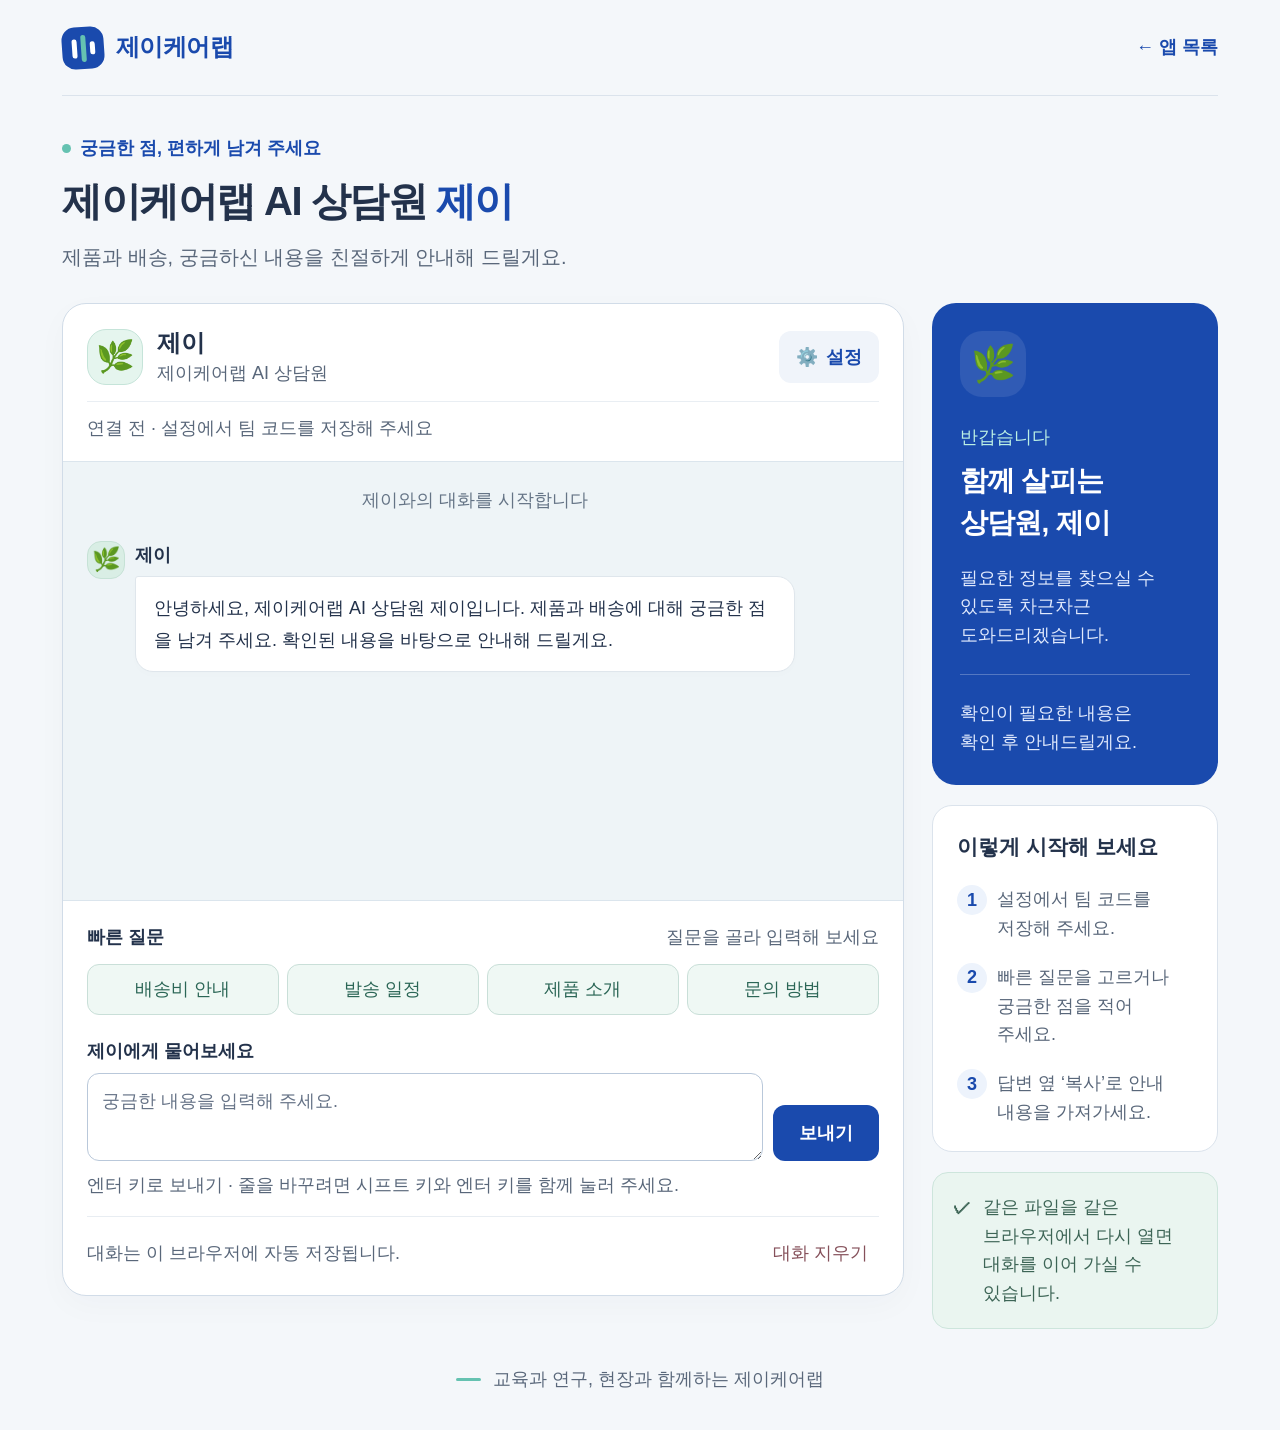
==== bot/index.html @ 611e566f "AI 상담원 첫 버전" ====
<!doctype html>
<html lang="ko">
<head>
  <meta charset="utf-8">
  <meta name="viewport" content="width=device-width, initial-scale=1">
  <meta name="theme-color" content="#1A4AAD">
  <meta name="description" content="제이케어랩 AI 상담원 제이에게 제품과 배송에 관한 궁금한 점을 편하게 물어보세요.">
  <title>제이케어랩 AI 상담원 제이</title>
  <link rel="icon" href="data:,">
  <link rel="stylesheet" href="style.css">
  <!-- 파일을 더블클릭해도 읽을 수 있는 일반 스크립트입니다. -->
  <script src="app.js" defer></script>
</head>
<body>
  <div class="page-shell">
    <header class="page-header">
      <a class="brand" href="../index.html" aria-label="제이케어랩 앱 목록">
        <span class="brand-mark" aria-hidden="true"><i></i><i></i><i></i></span>제이케어랩
      </a>
      <a class="back-link" href="../index.html">← 앱 목록</a>
    </header>

    <main>
      <section class="page-intro" aria-labelledby="page-title">
        <p class="eyebrow"><span aria-hidden="true"></span>궁금한 점, 편하게 남겨 주세요</p>
        <h1 id="page-title">제이케어랩 AI 상담원 <span>제이</span></h1>
        <p>제품과 배송, 궁금하신 내용을 친절하게 안내해 드릴게요.</p>
      </section>

      <noscript><p class="storage-notice">상담을 사용하려면 브라우저 설정에서 자바스크립트(화면의 자동 기능)를 켜 주세요.</p></noscript>
      <p id="storage-notice" class="storage-notice" role="status" hidden></p>

      <div class="workspace">
        <section class="chat-card" aria-label="제이와 상담하기">
          <header class="chat-header">
            <span class="agent-avatar" aria-hidden="true">🌿</span>
            <div class="agent-heading"><h2>제이</h2><p>제이케어랩 AI 상담원</p></div>
            <button id="settings-button" class="button settings-button" type="button" aria-haspopup="dialog"><span aria-hidden="true">⚙️</span> 설정</button>
            <p id="connection-status" class="connection-status">연결 전 · 설정에서 팀 코드를 저장해 주세요</p>
          </header>

          <!-- 말풍선 안의 내용은 글자로만 넣어 안전하게 보여 줍니다. -->
          <div id="chat-log" class="chat-log" role="log" aria-label="상담 대화" aria-live="polite" aria-relevant="additions text" tabindex="0">
            <p class="conversation-start">제이와의 대화를 시작합니다</p>
            <div class="message-row assistant greeting">
              <span class="message-avatar" aria-hidden="true">🌿</span>
              <div class="message-content"><p class="message-name">제이</p><div class="message-bubble">안녕하세요, 제이케어랩 AI 상담원 제이입니다. 제품과 배송에 대해 궁금한 점을 남겨 주세요. 확인된 내용을 바탕으로 안내해 드릴게요.</div></div>
            </div>
            <div id="messages"></div>
            <div id="typing-indicator" class="message-row assistant" hidden>
              <span class="message-avatar" aria-hidden="true">🌿</span>
              <div class="message-content"><p class="message-name">제이</p><div class="message-bubble typing-bubble"><span class="typing-dots" aria-hidden="true"><i></i><i></i><i></i></span>입력 중…</div></div>
            </div>
          </div>

          <div class="composer">
            <div class="quick-heading"><h3>빠른 질문</h3><span>질문을 골라 입력해 보세요</span></div>
            <div class="quick-questions" aria-label="빠른 질문">
              <button type="button" data-question="배송비는 얼마인가요?">배송비 안내</button>
              <button type="button" data-question="언제 발송되나요?">발송 일정</button>
              <button type="button" data-question="제품을 소개해 주세요.">제품 소개</button>
              <button type="button" data-question="문의는 어떻게 하나요?">문의 방법</button>
            </div>
            <form id="chat-form" class="chat-form" autocomplete="off">
              <label for="message-input">제이에게 물어보세요</label>
              <div class="compose-row"><textarea id="message-input" rows="2" maxlength="3000" placeholder="궁금한 내용을 입력해 주세요." aria-describedby="input-help"></textarea><button id="send-button" class="button button-primary" type="submit">보내기 <span aria-hidden="true">↑</span></button></div>
              <p id="input-help" class="input-help">엔터 키로 보내기 · 줄을 바꾸려면 시프트 키와 엔터 키를 함께 눌러 주세요.</p>
            </form>
            <p id="chat-status" class="chat-status" role="status" aria-live="polite"></p>
            <div class="chat-tools"><p id="draft-status">대화는 이 브라우저에 자동 저장됩니다.</p><button id="clear-button" class="clear-button" type="button" aria-haspopup="dialog">대화 지우기</button></div>
          </div>
        </section>

        <aside class="sidebar" aria-label="상담 안내">
          <section class="welcome-card">
            <span class="welcome-emoji" aria-hidden="true">🌿</span>
            <p class="welcome-label">반갑습니다</p><h2>함께 살피는<br>상담원, 제이</h2>
            <p>필요한 정보를 찾으실 수 있도록 차근차근 도와드리겠습니다.</p>
            <div class="welcome-divider"></div>
            <p>확인이 필요한 내용은<br>확인 후 안내드릴게요.</p>
          </section>
          <section class="guide-card"><h2>이렇게 시작해 보세요</h2><ol><li><span>1</span><p>설정에서 팀 코드를 저장해 주세요.</p></li><li><span>2</span><p>빠른 질문을 고르거나 궁금한 점을 적어 주세요.</p></li><li><span>3</span><p>답변 옆 ‘복사’로 안내 내용을 가져가세요.</p></li></ol></section>
          <div class="save-note"><span aria-hidden="true">✓</span><p>같은 파일을 같은 브라우저에서 다시 열면 대화를 이어 가실 수 있습니다.</p></div>
        </aside>
      </div>
      <footer class="page-footer"><span aria-hidden="true"></span>교육과 연구, 현장과 함께하는 제이케어랩</footer>
    </main>
  </div>

  <!-- 설정창에서도 팀 코드와 질문·답변을 따로 관리합니다. -->
  <dialog id="settings-dialog" aria-labelledby="settings-title">
    <div class="dialog-heading"><h2 id="settings-title">⚙️ 상담 설정</h2><button id="close-settings" class="button button-outline" type="button">닫기</button></div>
    <section class="settings-section" aria-labelledby="team-title">
      <h3 id="team-title">팀 연결</h3><p id="team-help">팀 코드는 이 브라우저에 저장되며, 연결 확인과 상담 요청에만 사용됩니다.</p>
      <form id="team-form" autocomplete="off"><label for="team-code">팀 코드</label><div class="team-row"><input id="team-code" type="password" autocomplete="off" autocapitalize="off" spellcheck="false" placeholder="팀 코드를 입력해 주세요" aria-describedby="team-help"><button id="verify-button" class="button button-primary" type="submit">저장 · 확인</button></div></form>
      <p id="settings-connection-status" class="connection-status" role="status">연결 전 · 팀 코드를 저장해 주세요</p><p id="settings-error" class="error-message" role="alert" hidden></p>
    </section>
    <section class="settings-section faq-section" aria-labelledby="faq-title">
      <h3 id="faq-title">자주 묻는 질문과 답변</h3><p id="faq-help">제이가 참고할 안내 내용을 적어 주세요. 확인된 가격·일정·연락처만 넣어 주세요.</p>
      <label for="faq-input">상담에 사용할 안내 내용</label><textarea id="faq-input" rows="6" aria-describedby="faq-help" placeholder="확인된 질문과 답변을 적어 주세요."></textarea>
      <p id="faq-status" class="faq-status" role="status">수정한 내용은 자동으로 저장됩니다.</p><button id="faq-reset-button" class="button button-outline" type="button">기본 안내로 되돌리기</button>
    </section>
  </dialog>

  <dialog id="clear-dialog" class="clear-dialog" aria-labelledby="clear-title" aria-describedby="clear-description">
    <h2 id="clear-title">대화를 지울까요?</h2><p id="clear-description">대화와 작성 중인 메시지를 지웁니다. 팀 코드와 상담 안내 내용은 그대로 남습니다.</p><div class="dialog-actions"><button id="cancel-clear" class="button button-outline" type="button" autofocus>취소</button><button id="confirm-clear" class="button button-danger" type="button">대화 지우기</button></div>
  </dialog>
</body>
</html>
---- bot/style.css ----
:root { color-scheme: light; --blue: #1a4aad; --blue-dark: #143c8d; --mint: #65c2b1; --ink: #23324b; --muted: #59677a; --line: #dbe3ec; }
/* 다른 앱과 같은 색과 글꼴을 사용하고, 글자와 버튼을 크게 만듭니다. */
* { box-sizing: border-box; }
body { margin: 0; background: #f4f7fa; color: var(--ink); font-family: "맑은 고딕", "Malgun Gothic", "Apple SD Gothic Neo", sans-serif; font-size: 18px; line-height: 1.6; word-break: keep-all; overflow-wrap: anywhere; }
h1, h2, h3, p { margin: 0; }
button, input, textarea { font: inherit; color: inherit; }
button, a { -webkit-tap-highlight-color: transparent; touch-action: manipulation; }
button { min-height: 48px; cursor: pointer; }
button:disabled { cursor: wait; opacity: .58; }
button:focus-visible, a:focus-visible, input:focus-visible, textarea:focus-visible, [tabindex]:focus-visible { outline: 3px solid var(--blue); outline-offset: 3px; }
input, textarea { min-width: 0; width: 100%; padding: 13px 14px; border: 1px solid #b9c8da; border-radius: 12px; background: white; font-size: 18px; line-height: 1.6; }
input { min-height: 54px; }
textarea { display: block; resize: vertical; }
input::placeholder, textarea::placeholder { color: #667387; opacity: 1; }
a { color: var(--blue); text-underline-offset: 5px; }
[hidden] { display: none !important; }
.page-shell { max-width: 1220px; margin: auto; padding: 0 32px; }
.page-header { display: flex; justify-content: space-between; align-items: center; min-height: 96px; gap: 18px; border-bottom: 1px solid var(--line); }
.brand { display: flex; align-items: center; gap: 12px; min-height: 48px; font-size: 24px; font-weight: 800; letter-spacing: -.6px; text-decoration: none; }
.brand-mark { width: 42px; height: 42px; display: flex; justify-content: center; align-items: center; gap: 4px; flex-shrink: 0; background: var(--blue); border-radius: 13px; transform: rotate(-4deg); }
.brand-mark i { width: 5px; height: 19px; border-radius: 3px; background: white; }
.brand-mark i:nth-child(2) { height: 27px; background: var(--mint); }
.brand-mark i:nth-child(3) { height: 13px; }
.back-link { display: inline-flex; align-items: center; min-height: 48px; text-decoration: none; font-weight: 700; }
.page-intro { padding: 38px 0 30px; }
.eyebrow { display: flex; align-items: center; gap: 9px; color: var(--blue); font-weight: 700; margin-bottom: 10px; }
.eyebrow > span { width: 9px; height: 9px; flex-shrink: 0; border-radius: 50%; background: var(--mint); }
h1 { font-size: clamp(30px, 3.2vw, 40px); line-height: 1.4; letter-spacing: -1.5px; }
h1 > span { color: var(--blue); }
.page-intro > p:last-child { margin-top: 12px; color: var(--muted); font-size: 20px; }
.workspace { display: grid; grid-template-columns: minmax(0, 1fr) 286px; gap: 28px; align-items: start; }
.chat-card { min-width: 0; overflow: hidden; border: 1px solid #d1dce8; border-radius: 24px; background: white; box-shadow: 0 10px 32px #23324b07; }
.chat-header { display: grid; grid-template-columns: 56px minmax(0, 1fr) auto; align-items: center; gap: 8px 14px; padding: 22px 24px 18px; }
.agent-avatar { display: flex; align-items: center; justify-content: center; width: 56px; height: 56px; border: 1px solid #c5e4d9; border-radius: 19px; background: #e5f5ee; font-size: 31px; }
.agent-heading h2 { font-size: 24px; line-height: 1.4; }
.agent-heading p { color: var(--muted); }
.button { display: inline-flex; justify-content: center; align-items: center; gap: 8px; min-height: 52px; padding: 10px 16px; border: 1px solid transparent; border-radius: 12px; background: #f0f4fa; color: var(--blue); font-weight: 700; }
.button:hover:not(:disabled) { background: #e7edf8; }
.button-primary { background: var(--blue); color: white; }
.button-primary:hover:not(:disabled) { background: var(--blue-dark); }
.button-outline { background: white; border-color: #b9c9e2; color: var(--blue); }
.connection-status { color: var(--muted); overflow-wrap: anywhere; }
.chat-header > .connection-status { grid-column: 1 / -1; margin-top: 5px; padding-top: 12px; border-top: 1px solid #e9eef3; }
.connection-status.is-connected, .connection-status.connected { color: #236250; }
.connection-status.is-error, .connection-status.error { color: #a52938; }
.chat-log { height: 440px; overflow-y: auto; overscroll-behavior: contain; padding: 24px; border-block: 1px solid #dbe5ed; background: #eef4f7; scrollbar-gutter: stable; }
.conversation-start { margin-bottom: 26px; text-align: center; color: #657486; }
.message-row { display: flex; align-items: flex-start; gap: 10px; margin-bottom: 24px; min-width: 0; }
.message-avatar { display: flex; align-items: center; justify-content: center; width: 38px; height: 38px; flex-shrink: 0; background: #d9eee5; border: 1px solid #c6e2d6; border-radius: 14px; font-size: 23px; }
.message-content { max-width: 85%; min-width: 0; }
.message-name { margin-bottom: 6px; font-weight: 700; }
.message-bubble { padding: 15px 18px; border: 1px solid #dfe6ec; border-radius: 3px 18px 18px 18px; background: white; line-height: 1.8; white-space: pre-wrap; word-break: break-word; overflow-wrap: anywhere; box-shadow: 0 3px 8px #23324b03; }
.message-row.user { justify-content: flex-end; }
.user .message-name { text-align: right; }
.user .message-bubble { background: var(--blue); color: white; border-color: var(--blue); border-radius: 18px 3px 18px 18px; }
.message-row.error .message-bubble { background: #fff1f2; border-color: #e7bfc6; color: #a52938; }
.message-row.error .message-name { color: #a52938; }
.message-meta { display: flex; flex-wrap: wrap; align-items: center; gap: 10px; margin-top: 5px; color: var(--muted); }
.user .message-meta { justify-content: flex-end; }
.message-time { font-size: 18px; }
.copy-button { min-height: 48px; padding: 6px 12px; border: 1px solid #cbd9e7; border-radius: 10px; background: #ffffffa8; color: #405b7e; font-size: 18px; }
.copy-button:hover { background: white; }
.typing-bubble { display: flex; align-items: center; gap: 12px; color: var(--muted); }
.typing-dots { display: inline-flex; align-items: center; gap: 4px; }
.typing-dots i { width: 6px; height: 6px; background: #4f897d; border-radius: 50%; animation: pulse 1.3s ease-in-out infinite; }
.typing-dots i:nth-child(2) { animation-delay: .15s; }
.typing-dots i:nth-child(3) { animation-delay: .3s; }
@keyframes pulse { 0%, 70%, 100% { opacity: .35; } 35% { opacity: 1; transform: translateY(-3px); } }
.composer { padding: 22px 24px 18px; }
.quick-heading { display: flex; justify-content: space-between; flex-wrap: wrap; gap: 4px 14px; margin-bottom: 12px; }
.quick-heading h3 { font-size: 18px; }
.quick-heading > span { color: var(--muted); }
.quick-questions { display: grid; grid-template-columns: repeat(4, minmax(0, 1fr)); gap: 8px; }
.quick-questions button { min-width: 0; padding: 10px 8px; border: 1px solid #c9dfd8; border-radius: 12px; background: #eff8f4; color: #2b6656; font-size: 18px; }
.quick-questions button:hover:not(:disabled) { background: #dff1e9; }
.chat-form { margin-top: 22px; }
.chat-form > label { display: block; margin-bottom: 8px; font-weight: 700; }
.compose-row { display: grid; grid-template-columns: minmax(0, 1fr) 106px; align-items: end; gap: 10px; }
#message-input { min-height: 88px; max-height: 240px; }
#send-button { min-height: 56px; }
#send-button span { font-size: 24px; }
.input-help { margin-top: 10px; color: var(--muted); }
.chat-status:not(:empty) { margin-top: 12px; color: var(--blue); }
.chat-tools { display: flex; justify-content: space-between; align-items: center; flex-wrap: wrap; gap: 6px 18px; margin-top: 16px; padding-top: 12px; border-top: 1px solid #e8edf2; }
#draft-status { flex: 1 1 220px; color: var(--muted); }
.clear-button { padding: 8px 10px; border: 1px solid transparent; border-radius: 10px; background: transparent; color: #85505a; }
.clear-button:hover:not(:disabled) { background: #fff1f3; }
.sidebar { display: grid; gap: 20px; }
.welcome-card { padding: 28px; background: var(--blue); color: white; border-radius: 24px; }
.welcome-emoji { display: flex; justify-content: center; align-items: center; width: 66px; height: 66px; margin-bottom: 26px; border-radius: 22px; background: #ffffff18; font-size: 36px; }
.welcome-label { color: #bcf0e4; margin-bottom: 8px; }
.welcome-card h2 { font-size: 28px; line-height: 1.5; letter-spacing: -.8px; }
.welcome-card h2 + p { margin-top: 20px; color: #e1eafd; }
.welcome-divider { height: 1px; background: #ffffff40; margin-block: 24px; }
.welcome-card > p:last-child { color: #e1eafd; }
.guide-card { padding: 24px; border: 1px solid var(--line); border-radius: 20px; background: white; }
.guide-card h2 { font-size: 21px; }
.guide-card ol { display: grid; gap: 20px; list-style: none; padding: 0; margin: 22px 0 0; }
.guide-card li { display: flex; align-items: flex-start; gap: 10px; color: var(--muted); }
.guide-card li > span { display: flex; justify-content: center; align-items: center; flex-shrink: 0; width: 30px; height: 30px; border-radius: 50%; background: #edf3fc; color: var(--blue); font-weight: 700; }
.save-note { display: flex; gap: 12px; padding: 20px; border: 1px solid #cde5dc; border-radius: 16px; background: #eaf5f0; color: #3d6556; }
.save-note > span { font-weight: 800; }
.page-footer { display: flex; justify-content: center; align-items: center; gap: 12px; padding: 36px 0; text-align: center; color: var(--muted); }
.page-footer > span { width: 25px; height: 3px; flex-shrink: 0; border-radius: 3px; background: var(--mint); }
.storage-notice { padding: 16px 20px; margin-bottom: 20px; border-radius: 12px; border: 1px solid #e7c29d; background: #fff4e8; color: #854815; }

/* 상담 설정을 대화 화면 위에 겹쳐서 보여 줍니다. */
dialog { width: min(700px, calc(100% - 32px)); max-height: calc(100dvh - 40px); padding: 28px; overflow-y: auto; border: 1px solid #d1dce8; border-radius: 22px; color: var(--ink); background: white; font: inherit; box-shadow: 0 18px 70px #17305330; }
dialog::backdrop { background: #182d4c88; }
.dialog-heading { display: flex; align-items: center; justify-content: space-between; gap: 16px; padding-bottom: 22px; border-bottom: 1px solid var(--line); }
.dialog-heading h2, .clear-dialog h2 { font-size: 26px; }
.settings-section { margin-top: 24px; }
.settings-section h3 { font-size: 22px; }
.settings-section > p { margin-top: 10px; color: var(--muted); }
.settings-section label { display: block; margin: 18px 0 8px; font-weight: 700; }
.team-row { display: grid; grid-template-columns: minmax(0, 1fr) auto; gap: 10px; }
.settings-section > .error-message, .error-message { color: #a52938; white-space: pre-wrap; overflow-wrap: anywhere; }
.faq-section { padding-top: 24px; border-top: 1px solid var(--line); }
#faq-reset-button { margin-top: 16px; }
.clear-dialog { max-width: 480px; }
.clear-dialog > p { margin-top: 16px; color: var(--muted); }
.dialog-actions { display: flex; flex-wrap: wrap; justify-content: flex-end; gap: 12px; margin-top: 26px; }
.button-danger { background: #a93242; color: white; }
.button-danger:hover:not(:disabled) { background: #8f2433; }

/* 좁은 화면에서는 채팅과 입력칸을 한 줄로 차례대로 보여 줍니다. */
@media (max-width: 980px) { .workspace { grid-template-columns: minmax(0, 1fr); } .sidebar { display: none; } }
@media (max-width: 600px) {
  .page-shell { padding: 0 16px; }
  .page-header { min-height: 84px; gap: 10px; }
  .brand { gap: 8px; font-size: 22px; }
  .brand-mark { width: 36px; height: 36px; border-radius: 11px; }
  .back-link { font-size: 18px; }
  .page-intro { padding: 28px 0 24px; }
  h1 { font-size: 30px; letter-spacing: -1px; }
  .page-intro > p:last-child { font-size: 18px; }
  .chat-card { border-radius: 20px; }
  .chat-header { grid-template-columns: 46px minmax(0, 1fr) auto; gap: 8px 10px; padding: 18px 16px 14px; }
  .agent-avatar { width: 46px; height: 46px; border-radius: 15px; font-size: 27px; }
  .agent-heading h2 { font-size: 22px; }
  .settings-button { padding: 9px 12px; gap: 4px; }
  .chat-log { height: 420px; padding: 20px 14px; }
  .message-avatar { width: 32px; height: 32px; font-size: 21px; border-radius: 11px; }
  .message-row { gap: 8px; }
  .message-content { max-width: calc(100% - 40px); }
  .user .message-content { max-width: 90%; }
  .message-bubble { padding: 13px 14px; }
  .composer { padding: 20px 16px 14px; }
  .quick-questions { grid-template-columns: repeat(2, minmax(0, 1fr)); }
  .compose-row { grid-template-columns: minmax(0, 1fr); }
  #send-button { width: 100%; }
  dialog { padding: 22px 18px; }
  .team-row { grid-template-columns: minmax(0, 1fr); }
  .dialog-heading { gap: 8px; }
  .dialog-heading h2 { font-size: 24px; }
  .page-footer { font-size: 18px; }
}
@media (prefers-reduced-motion: reduce) { .typing-dots i { animation: none; } }
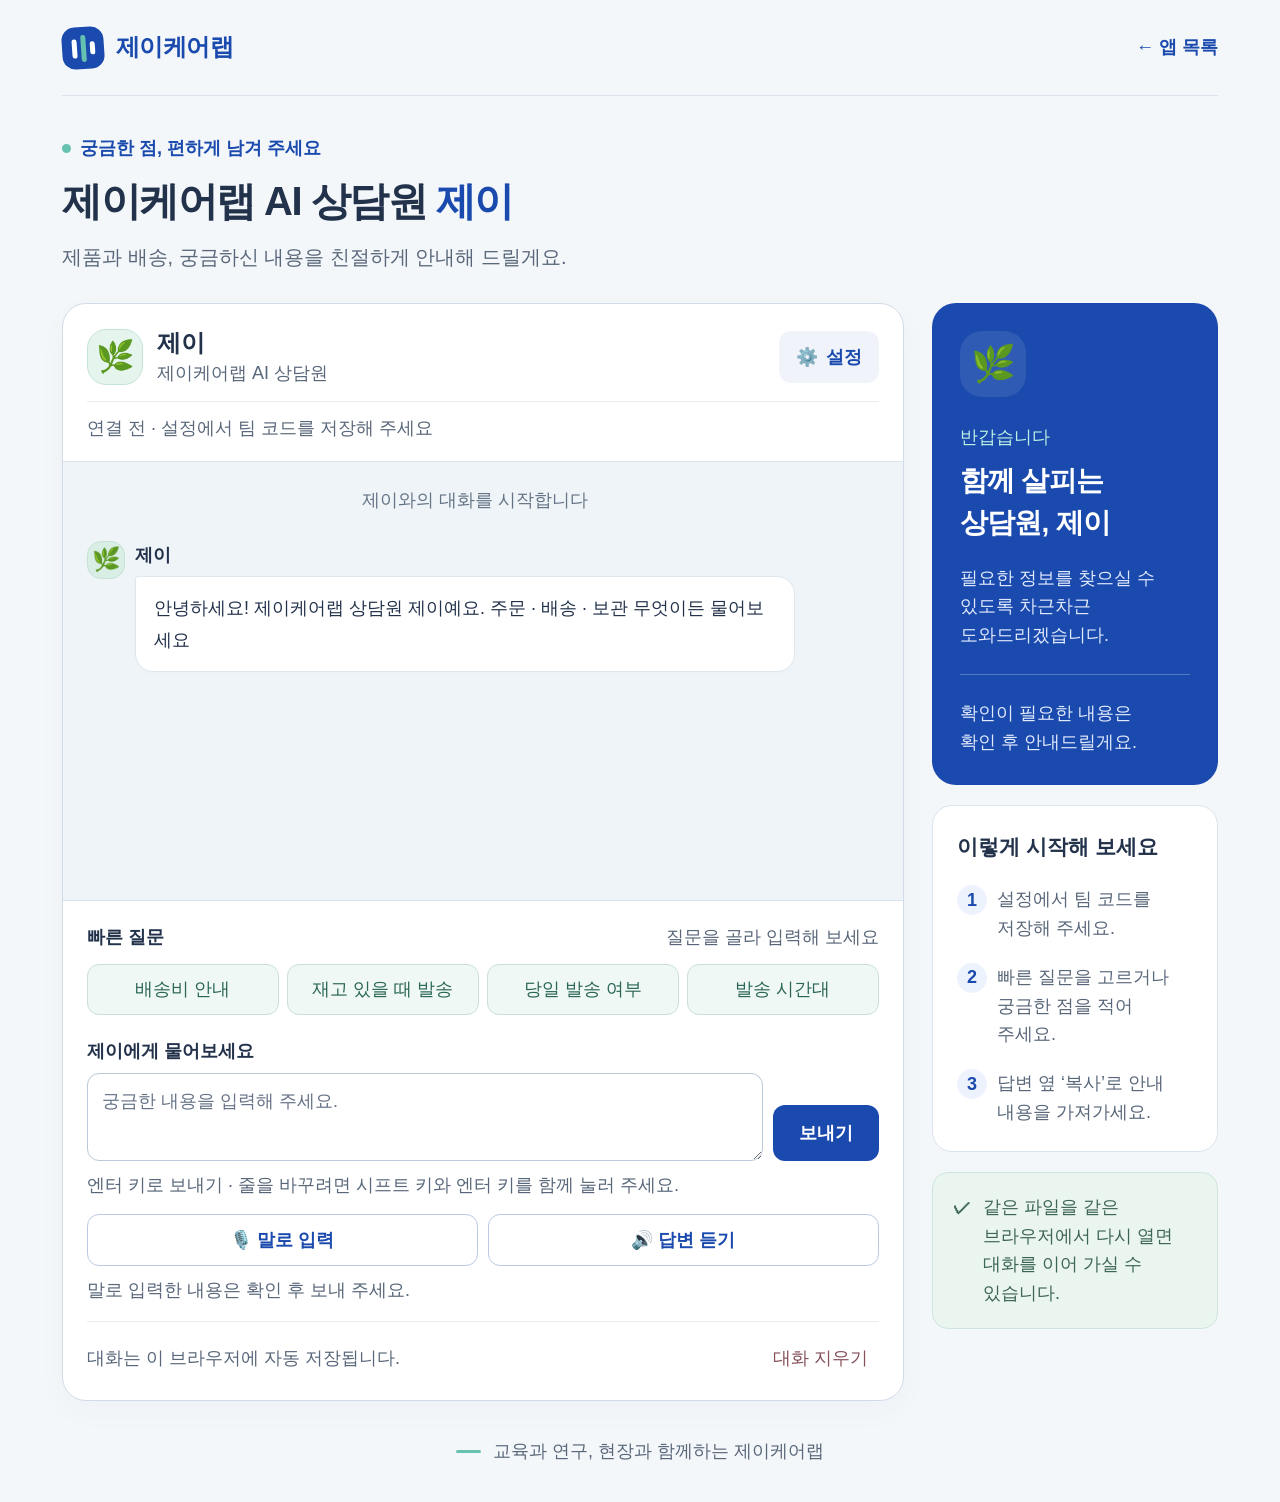
==== commit 7ff47d02: "상담원 얼굴과 첫인상" ====
--- a/bot/index.html
+++ b/bot/index.html
@@ -33,7 +33,7 @@
       <div class="workspace">
         <section class="chat-card" aria-label="제이와 상담하기">
           <header class="chat-header">
-            <span class="agent-avatar" aria-hidden="true">🌿</span>
+            <span class="agent-avatar" data-profile-avatar aria-hidden="true">🌿</span>
             <div class="agent-heading"><h2>제이</h2><p>제이케어랩 AI 상담원</p></div>
             <button id="settings-button" class="button settings-button" type="button" aria-haspopup="dialog"><span aria-hidden="true">⚙️</span> 설정</button>
             <p id="connection-status" class="connection-status">연결 전 · 설정에서 팀 코드를 저장해 주세요</p>
@@ -43,13 +43,13 @@
           <div id="chat-log" class="chat-log" role="log" aria-label="상담 대화" aria-live="polite" aria-relevant="additions text" tabindex="0">
             <p class="conversation-start">제이와의 대화를 시작합니다</p>
             <div class="message-row assistant greeting">
-              <span class="message-avatar" aria-hidden="true">🌿</span>
-              <div class="message-content"><p class="message-name">제이</p><div class="message-bubble">안녕하세요, 제이케어랩 AI 상담원 제이입니다. 제품과 배송에 대해 궁금한 점을 남겨 주세요. 확인된 내용을 바탕으로 안내해 드릴게요.</div></div>
+              <span class="message-avatar" data-profile-avatar aria-hidden="true">🌿</span>
+              <div class="message-content"><p class="message-name">제이</p><div class="message-bubble">안녕하세요! 제이케어랩 상담원 제이예요. 주문 · 배송 · 보관 무엇이든 물어보세요</div></div>
             </div>
             <div id="messages"></div>
             <div id="typing-indicator" class="message-row assistant" hidden>
-              <span class="message-avatar" aria-hidden="true">🌿</span>
-              <div class="message-content"><p class="message-name">제이</p><div class="message-bubble typing-bubble"><span class="typing-dots" aria-hidden="true"><i></i><i></i><i></i></span>입력 중…</div></div>
+              <span class="message-avatar" data-profile-avatar aria-hidden="true">🌿</span>
+              <div class="message-content"><p class="message-name">제이</p><div class="message-bubble typing-bubble" role="status" aria-label="입력 중…"><span aria-hidden="true">입력 중</span><span class="typing-dots" aria-hidden="true"><i></i><i></i><i></i></span></div></div>
             </div>
           </div>
 
@@ -57,23 +57,25 @@
             <div class="quick-heading"><h3>빠른 질문</h3><span>질문을 골라 입력해 보세요</span></div>
             <div class="quick-questions" aria-label="빠른 질문">
               <button type="button" data-question="배송비는 얼마인가요?">배송비 안내</button>
-              <button type="button" data-question="언제 발송되나요?">발송 일정</button>
-              <button type="button" data-question="제품을 소개해 주세요.">제품 소개</button>
-              <button type="button" data-question="문의는 어떻게 하나요?">문의 방법</button>
+              <button type="button" data-question="재고가 있으면 언제 발송되나요?">재고 있을 때 발송</button>
+              <button type="button" data-question="재고가 있으면 주문한 날 바로 발송되나요?">당일 발송 여부</button>
+              <button type="button" data-question="재고가 있을 때 오전과 오후 중 언제 발송되나요?">발송 시간대</button>
             </div>
             <form id="chat-form" class="chat-form" autocomplete="off">
               <label for="message-input">제이에게 물어보세요</label>
-              <div class="compose-row"><textarea id="message-input" rows="2" maxlength="3000" placeholder="궁금한 내용을 입력해 주세요." aria-describedby="input-help"></textarea><button id="send-button" class="button button-primary" type="submit">보내기 <span aria-hidden="true">↑</span></button></div>
+              <div class="compose-row"><textarea id="message-input" rows="2" maxlength="3000" placeholder="궁금한 내용을 입력해 주세요." aria-describedby="input-help"></textarea><button id="send-button" class="button button-primary" type="submit" disabled>준비 중…</button></div>
               <p id="input-help" class="input-help">엔터 키로 보내기 · 줄을 바꾸려면 시프트 키와 엔터 키를 함께 눌러 주세요.</p>
+              <div class="voice-tools" aria-label="음성 기능"><button id="mic-button" class="button button-outline" type="button" aria-pressed="false">🎙️ 말로 입력</button><button id="speak-button" class="button button-outline" type="button" aria-pressed="false">🔊 답변 듣기</button></div>
+              <p id="voice-status" class="voice-status" role="status" aria-live="polite">말로 입력한 내용은 확인 후 보내 주세요.</p>
             </form>
-            <p id="chat-status" class="chat-status" role="status" aria-live="polite"></p>
+            <p id="chat-status" class="chat-status" role="status" aria-live="polite">상담 기능을 준비하고 있습니다…</p>
             <div class="chat-tools"><p id="draft-status">대화는 이 브라우저에 자동 저장됩니다.</p><button id="clear-button" class="clear-button" type="button" aria-haspopup="dialog">대화 지우기</button></div>
           </div>
         </section>
 
         <aside class="sidebar" aria-label="상담 안내">
           <section class="welcome-card">
-            <span class="welcome-emoji" aria-hidden="true">🌿</span>
+            <span class="welcome-emoji" data-profile-avatar aria-hidden="true">🌿</span>
             <p class="welcome-label">반갑습니다</p><h2>함께 살피는<br>상담원, 제이</h2>
             <p>필요한 정보를 찾으실 수 있도록 차근차근 도와드리겠습니다.</p>
             <div class="welcome-divider"></div>
@@ -95,6 +97,18 @@
       <form id="team-form" autocomplete="off"><label for="team-code">팀 코드</label><div class="team-row"><input id="team-code" type="password" autocomplete="off" autocapitalize="off" spellcheck="false" placeholder="팀 코드를 입력해 주세요" aria-describedby="team-help"><button id="verify-button" class="button button-primary" type="submit">저장 · 확인</button></div></form>
       <p id="settings-connection-status" class="connection-status" role="status">연결 전 · 팀 코드를 저장해 주세요</p><p id="settings-error" class="error-message" role="alert" hidden></p>
     </section>
+    <!-- 그림이 없으면 이모지를 보여 주고, 만든 얼굴은 동그랗게 보여 줍니다. -->
+    <section class="settings-section face-section" aria-labelledby="face-title">
+      <h3 id="face-title">얼굴 만들기</h3>
+      <p id="face-help">원하시는 모습을 적어 주세요. 오리지널 캐릭터로 만들며 실제 인물·유명 캐릭터·다른 회사 로고는 사용하지 않습니다.</p>
+      <span class="face-preview" data-profile-avatar aria-hidden="true">🌿</span>
+      <form id="face-form">
+        <label for="face-prompt">캐릭터 설명</label>
+        <textarea id="face-prompt" rows="3" maxlength="1500" aria-describedby="face-help">제이케어랩 CI, 깔끔한 아이콘, 흰 배경, 글자 없음</textarea>
+        <button id="face-button" class="button button-primary" type="submit">얼굴 만들기</button>
+      </form>
+      <p id="face-status" role="status" aria-live="polite">만든 얼굴은 이 브라우저에 자동 저장됩니다.</p>
+    </section>
     <section class="settings-section faq-section" aria-labelledby="faq-title">
       <h3 id="faq-title">자주 묻는 질문과 답변</h3><p id="faq-help">제이가 참고할 안내 내용을 적어 주세요. 확인된 가격·일정·연락처만 넣어 주세요.</p>
       <label for="faq-input">상담에 사용할 안내 내용</label><textarea id="faq-input" rows="6" aria-describedby="faq-help" placeholder="확인된 질문과 답변을 적어 주세요."></textarea>
@@ -105,5 +119,18 @@
   <dialog id="clear-dialog" class="clear-dialog" aria-labelledby="clear-title" aria-describedby="clear-description">
     <h2 id="clear-title">대화를 지울까요?</h2><p id="clear-description">대화와 작성 중인 메시지를 지웁니다. 팀 코드와 상담 안내 내용은 그대로 남습니다.</p><div class="dialog-actions"><button id="cancel-clear" class="button button-outline" type="button" autofocus>취소</button><button id="confirm-clear" class="button button-danger" type="button">대화 지우기</button></div>
   </dialog>
+  <!-- 실행 파일이 빠지거나 읽히지 않을 때도 무반응 대신 이유를 알려 줍니다. -->
+  <script>
+    window.addEventListener("load", function () {
+      if (document.documentElement.hasAttribute("data-bot-ready")) return;
+      var notice = document.getElementById("storage-notice");
+      var message = "상담 기능을 불러오지 못했습니다. bot 폴더에 index.html, style.css, app.js 세 파일이 함께 있는지 확인한 뒤 다시 열어 주세요.";
+      notice.textContent = message;
+      notice.hidden = false;
+      document.getElementById("chat-status").textContent = message;
+      document.getElementById("send-button").disabled = true;
+      document.getElementById("send-button").textContent = "파일 확인 필요";
+    });
+  </script>
 </body>
 </html>
--- a/bot/style.css
+++ b/bot/style.css
@@ -62,10 +62,11 @@
 .copy-button:hover { background: white; }
 .typing-bubble { display: flex; align-items: center; gap: 12px; color: var(--muted); }
 .typing-dots { display: inline-flex; align-items: center; gap: 4px; }
-.typing-dots i { width: 6px; height: 6px; background: #4f897d; border-radius: 50%; animation: pulse 1.3s ease-in-out infinite; }
+/* 기다리는 동안 세 점이 차례로 올라갔다 내려오며 작성 중임을 알려 줍니다. */
+.typing-dots i { width: 8px; height: 8px; background: #4f897d; border-radius: 50%; animation: pulse 1.3s ease-in-out infinite; }
 .typing-dots i:nth-child(2) { animation-delay: .15s; }
 .typing-dots i:nth-child(3) { animation-delay: .3s; }
-@keyframes pulse { 0%, 70%, 100% { opacity: .35; } 35% { opacity: 1; transform: translateY(-3px); } }
+@keyframes pulse { 0%, 70%, 100% { opacity: .35; transform: translateY(0); } 35% { opacity: 1; transform: translateY(-4px); } }
 .composer { padding: 22px 24px 18px; }
 .quick-heading { display: flex; justify-content: space-between; flex-wrap: wrap; gap: 4px 14px; margin-bottom: 12px; }
 .quick-heading h3 { font-size: 18px; }
@@ -81,6 +82,13 @@
 #send-button span { font-size: 24px; }
 .input-help { margin-top: 10px; color: var(--muted); }
 .chat-status:not(:empty) { margin-top: 12px; color: var(--blue); }
+.chat-status.is-error { color: #a52938; }
+/* 음성 기능은 직접 누를 때만 시작하며, 좁은 화면에서도 줄을 바꿉니다. */
+.voice-tools { display: flex; flex-wrap: wrap; gap: 10px; margin-top: 14px; }
+.voice-tools .button { flex: 1 1 150px; }
+.voice-tools [aria-pressed="true"] { background: #e3f3ed; border-color: #65c2b1; color: #245d4d; }
+.voice-status { margin-top: 10px; color: var(--muted); }
+.voice-status.is-error { color: #a52938; }
 .chat-tools { display: flex; justify-content: space-between; align-items: center; flex-wrap: wrap; gap: 6px 18px; margin-top: 16px; padding-top: 12px; border-top: 1px solid #e8edf2; }
 #draft-status { flex: 1 1 220px; color: var(--muted); }
 .clear-button { padding: 8px 10px; border: 1px solid transparent; border-radius: 10px; background: transparent; color: #85505a; }
@@ -115,7 +123,13 @@
 .settings-section label { display: block; margin: 18px 0 8px; font-weight: 700; }
 .team-row { display: grid; grid-template-columns: minmax(0, 1fr) auto; gap: 10px; }
 .settings-section > .error-message, .error-message { color: #a52938; white-space: pre-wrap; overflow-wrap: anywhere; }
-.faq-section { padding-top: 24px; border-top: 1px solid var(--line); }
+.faq-section, .face-section { padding-top: 24px; border-top: 1px solid var(--line); }
+/* 그림은 동그란 자리 안에 맞추고, 작은 화면에서도 버튼 글자가 줄바꿈됩니다. */
+.face-preview { display: flex; align-items: center; justify-content: center; width: 96px; height: 96px; margin-top: 18px; border: 1px solid #c5e4d9; border-radius: 50%; background: #e5f5ee; font-size: 44px; }
+[data-profile-avatar].has-profile-image { overflow: hidden; border-radius: 50%; }
+[data-profile-avatar] > img { display: block; width: 100%; height: 100%; object-fit: cover; }
+#face-button { max-width: 100%; margin-top: 16px; white-space: normal; }
+#face-status.is-error { color: #a52938; }
 #faq-reset-button { margin-top: 16px; }
 .clear-dialog { max-width: 480px; }
 .clear-dialog > p { margin-top: 16px; color: var(--muted); }
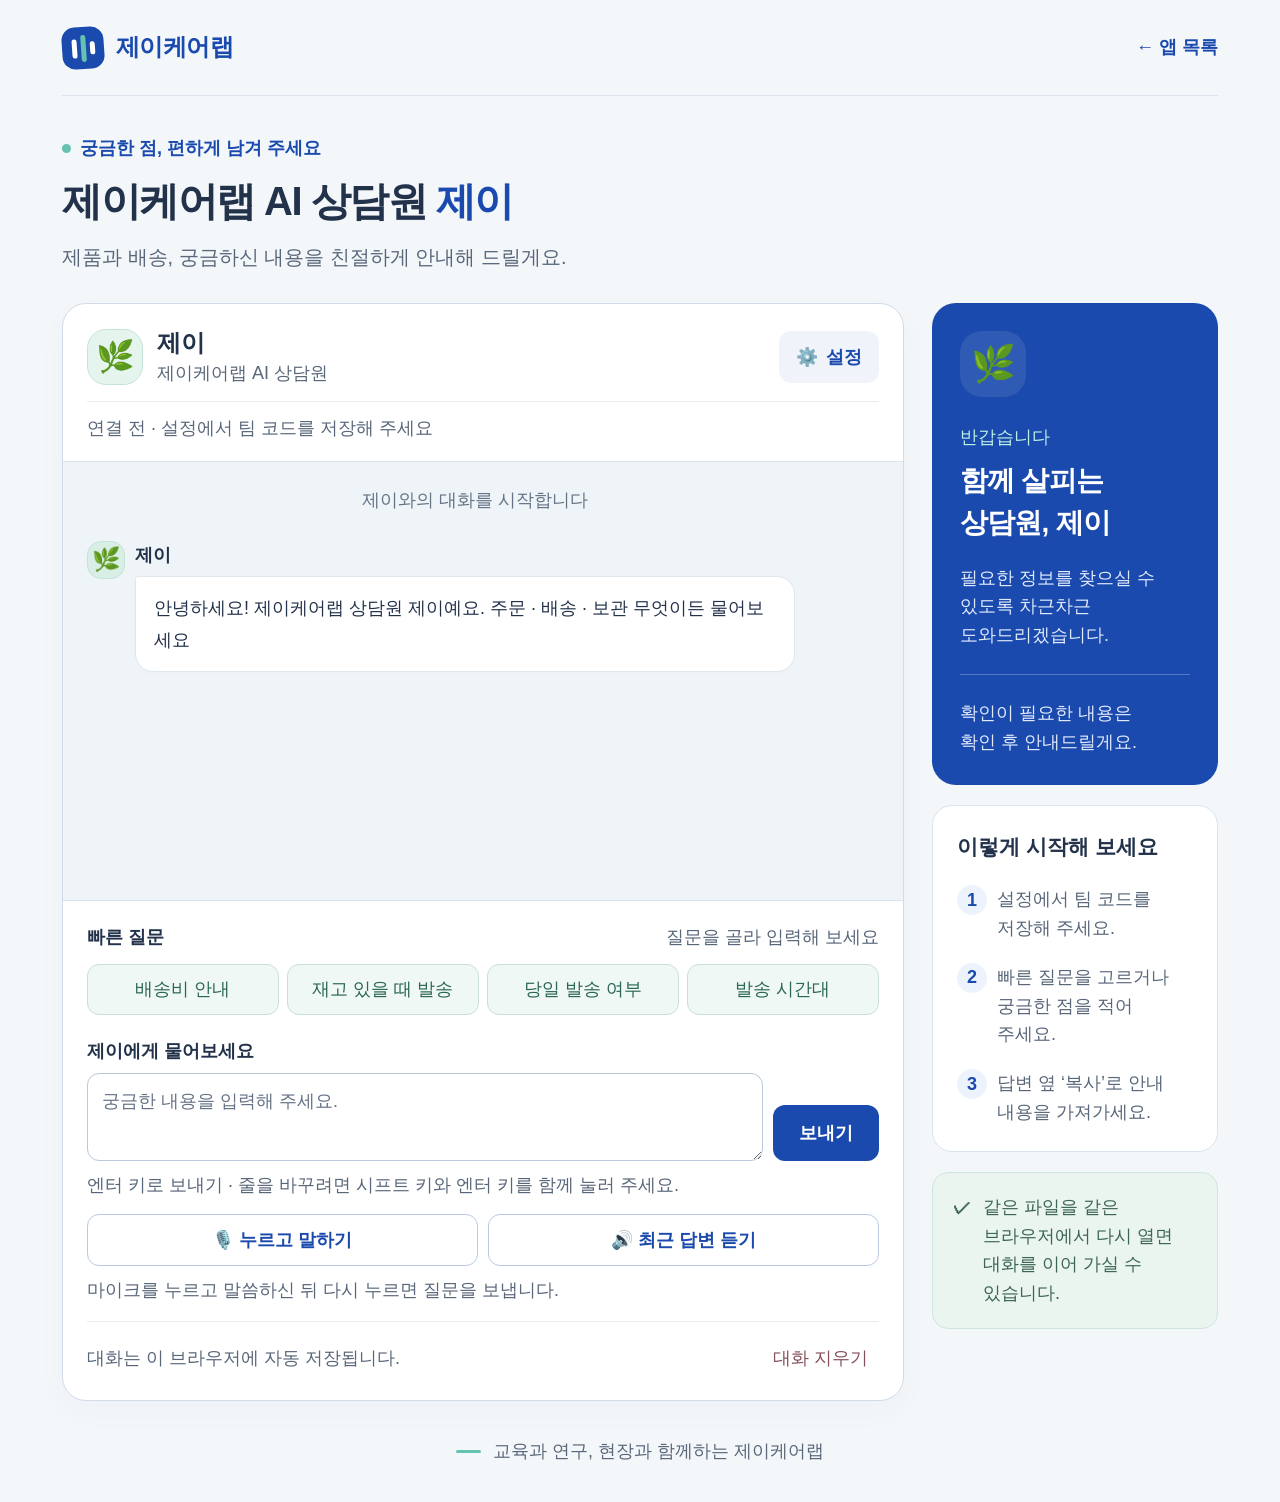
==== commit fe1aec7f: "말하는 상담원 기능 추가" ====
--- a/bot/index.html
+++ b/bot/index.html
@@ -65,8 +65,10 @@
               <label for="message-input">제이에게 물어보세요</label>
               <div class="compose-row"><textarea id="message-input" rows="2" maxlength="3000" placeholder="궁금한 내용을 입력해 주세요." aria-describedby="input-help"></textarea><button id="send-button" class="button button-primary" type="submit" disabled>준비 중…</button></div>
               <p id="input-help" class="input-help">엔터 키로 보내기 · 줄을 바꾸려면 시프트 키와 엔터 키를 함께 눌러 주세요.</p>
-              <div class="voice-tools" aria-label="음성 기능"><button id="mic-button" class="button button-outline" type="button" aria-pressed="false">🎙️ 말로 입력</button><button id="speak-button" class="button button-outline" type="button" aria-pressed="false">🔊 답변 듣기</button></div>
-              <p id="voice-status" class="voice-status" role="status" aria-live="polite">말로 입력한 내용은 확인 후 보내 주세요.</p>
+              <div class="voice-tools" aria-label="음성 기능"><button id="mic-button" class="button button-outline" type="button" aria-pressed="false">🎙️ 누르고 말하기</button><button id="speak-button" class="button button-outline" type="button" aria-pressed="false">🔊 최근 답변 듣기</button></div>
+              <!-- 녹음 중에는 빨간 점과 남은 시간을 함께 보여 줍니다. -->
+              <p id="recording-indicator" class="recording-indicator" role="status" aria-live="polite" hidden><span class="recording-dot" aria-hidden="true"></span><span>녹음 중 · 남은 <span id="recording-seconds">20</span>초</span></p>
+              <p id="voice-status" class="voice-status" role="status" aria-live="polite">마이크를 누르고 말씀하신 뒤 다시 누르면 질문을 보냅니다.</p>
             </form>
             <p id="chat-status" class="chat-status" role="status" aria-live="polite">상담 기능을 준비하고 있습니다…</p>
             <div class="chat-tools"><p id="draft-status">대화는 이 브라우저에 자동 저장됩니다.</p><button id="clear-button" class="clear-button" type="button" aria-haspopup="dialog">대화 지우기</button></div>
@@ -96,6 +98,29 @@
       <h3 id="team-title">팀 연결</h3><p id="team-help">팀 코드는 이 브라우저에 저장되며, 연결 확인과 상담 요청에만 사용됩니다.</p>
       <form id="team-form" autocomplete="off"><label for="team-code">팀 코드</label><div class="team-row"><input id="team-code" type="password" autocomplete="off" autocapitalize="off" spellcheck="false" placeholder="팀 코드를 입력해 주세요" aria-describedby="team-help"><button id="verify-button" class="button button-primary" type="submit">저장 · 확인</button></div></form>
       <p id="settings-connection-status" class="connection-status" role="status">연결 전 · 팀 코드를 저장해 주세요</p><p id="settings-error" class="error-message" role="alert" hidden></p>
+    </section>
+    <!-- 검토 스위치는 처음에 켜 두며, 설명을 눌러도 바꿀 수 있습니다. -->
+    <section class="settings-section review-section" aria-labelledby="review-title">
+      <h3 id="review-title">답변 검토</h3>
+      <label class="review-switch" for="review-toggle"><input id="review-toggle" type="checkbox" role="switch" aria-describedby="review-help" checked><span>검토 AI 켜기</span></label>
+      <p id="review-help">답변을 한 번 더 확인한 뒤 보여 드립니다. 끄면 첫 답변을 바로 보여 드립니다.</p>
+      <p id="review-status" role="status" aria-live="polite">검토 AI가 켜져 있습니다.</p>
+    </section>
+    <!-- 자동 읽기와 목소리는 이 브라우저에 저장합니다. -->
+    <section class="settings-section voice-section" aria-labelledby="voice-title">
+      <h3 id="voice-title">말하는 상담원</h3>
+      <label class="review-switch" for="auto-read-toggle"><input id="auto-read-toggle" type="checkbox" role="switch" aria-describedby="auto-read-help"><span>자동 읽기 켜기</span></label>
+      <p id="auto-read-help">켜면 새 답변을 자동으로 읽어 드립니다. 각 답변의 읽기 버튼으로도 들으실 수 있습니다.</p>
+      <label for="voice-select">목소리 고르기</label>
+      <select id="voice-select" aria-describedby="voice-settings-status">
+        <option value="nova" selected>노바</option>
+        <option value="shimmer">시머</option>
+        <option value="alloy">알로이</option>
+        <option value="echo">에코</option>
+        <option value="onyx">오닉스</option>
+        <option value="fable">페이블</option>
+      </select>
+      <p id="voice-settings-status" role="status" aria-live="polite">자동 읽기가 꺼져 있습니다. 답변의 읽기 버튼을 눌러 들으실 수 있습니다.</p>
     </section>
     <!-- 그림이 없으면 이모지를 보여 주고, 만든 얼굴은 동그랗게 보여 줍니다. -->
     <section class="settings-section face-section" aria-labelledby="face-title">
--- a/bot/style.css
+++ b/bot/style.css
@@ -3,13 +3,13 @@
 * { box-sizing: border-box; }
 body { margin: 0; background: #f4f7fa; color: var(--ink); font-family: "맑은 고딕", "Malgun Gothic", "Apple SD Gothic Neo", sans-serif; font-size: 18px; line-height: 1.6; word-break: keep-all; overflow-wrap: anywhere; }
 h1, h2, h3, p { margin: 0; }
-button, input, textarea { font: inherit; color: inherit; }
+button, input, textarea, select { font: inherit; color: inherit; }
 button, a { -webkit-tap-highlight-color: transparent; touch-action: manipulation; }
 button { min-height: 48px; cursor: pointer; }
 button:disabled { cursor: wait; opacity: .58; }
-button:focus-visible, a:focus-visible, input:focus-visible, textarea:focus-visible, [tabindex]:focus-visible { outline: 3px solid var(--blue); outline-offset: 3px; }
-input, textarea { min-width: 0; width: 100%; padding: 13px 14px; border: 1px solid #b9c8da; border-radius: 12px; background: white; font-size: 18px; line-height: 1.6; }
-input { min-height: 54px; }
+button:focus-visible, a:focus-visible, input:focus-visible, textarea:focus-visible, select:focus-visible, [tabindex]:focus-visible { outline: 3px solid var(--blue); outline-offset: 3px; }
+input, textarea, select { min-width: 0; width: 100%; padding: 13px 14px; border: 1px solid #b9c8da; border-radius: 12px; background: white; font-size: 18px; line-height: 1.6; }
+input, select { min-height: 54px; }
 textarea { display: block; resize: vertical; }
 input::placeholder, textarea::placeholder { color: #667387; opacity: 1; }
 a { color: var(--blue); text-underline-offset: 5px; }
@@ -58,8 +58,9 @@
 .message-meta { display: flex; flex-wrap: wrap; align-items: center; gap: 10px; margin-top: 5px; color: var(--muted); }
 .user .message-meta { justify-content: flex-end; }
 .message-time { font-size: 18px; }
-.copy-button { min-height: 48px; padding: 6px 12px; border: 1px solid #cbd9e7; border-radius: 10px; background: #ffffffa8; color: #405b7e; font-size: 18px; }
-.copy-button:hover { background: white; }
+.copy-button, .read-button { min-height: 48px; padding: 6px 12px; border: 1px solid #cbd9e7; border-radius: 10px; background: #ffffffa8; color: #405b7e; font-size: 18px; }
+.copy-button:hover, .read-button:hover:not(:disabled) { background: white; }
+.read-button[aria-pressed="true"] { background: #e3f3ed; border-color: var(--mint); color: #245d4d; }
 .typing-bubble { display: flex; align-items: center; gap: 12px; color: var(--muted); }
 .typing-dots { display: inline-flex; align-items: center; gap: 4px; }
 /* 기다리는 동안 세 점이 차례로 올라갔다 내려오며 작성 중임을 알려 줍니다. */
@@ -83,12 +84,15 @@
 .input-help { margin-top: 10px; color: var(--muted); }
 .chat-status:not(:empty) { margin-top: 12px; color: var(--blue); }
 .chat-status.is-error { color: #a52938; }
-/* 음성 기능은 직접 누를 때만 시작하며, 좁은 화면에서도 줄을 바꿉니다. */
+/* 마이크와 읽기 버튼은 좁은 화면에서도 줄을 바꾸어 표시합니다. */
 .voice-tools { display: flex; flex-wrap: wrap; gap: 10px; margin-top: 14px; }
 .voice-tools .button { flex: 1 1 150px; }
 .voice-tools [aria-pressed="true"] { background: #e3f3ed; border-color: #65c2b1; color: #245d4d; }
 .voice-status { margin-top: 10px; color: var(--muted); }
 .voice-status.is-error { color: #a52938; }
+.recording-indicator { display: flex; align-items: center; gap: 10px; margin-top: 12px; color: #a52938; font-size: 18px; font-weight: 700; }
+.recording-dot { display: inline-block; width: 12px; height: 12px; flex-shrink: 0; border-radius: 50%; background: #c72b3d; }
+#recording-seconds { font-variant-numeric: tabular-nums; }
 .chat-tools { display: flex; justify-content: space-between; align-items: center; flex-wrap: wrap; gap: 6px 18px; margin-top: 16px; padding-top: 12px; border-top: 1px solid #e8edf2; }
 #draft-status { flex: 1 1 220px; color: var(--muted); }
 .clear-button { padding: 8px 10px; border: 1px solid transparent; border-radius: 10px; background: transparent; color: #85505a; }
@@ -123,7 +127,15 @@
 .settings-section label { display: block; margin: 18px 0 8px; font-weight: 700; }
 .team-row { display: grid; grid-template-columns: minmax(0, 1fr) auto; gap: 10px; }
 .settings-section > .error-message, .error-message { color: #a52938; white-space: pre-wrap; overflow-wrap: anywhere; }
-.faq-section, .face-section { padding-top: 24px; border-top: 1px solid var(--line); }
+.faq-section, .face-section, .review-section, .voice-section { padding-top: 24px; border-top: 1px solid var(--line); }
+/* 스위치의 설명까지 넓게 눌러 켜고 끌 수 있습니다. */
+.settings-section .review-switch { display: flex; align-items: center; gap: 12px; min-height: 56px; padding: 12px; border: 1px solid #c9dfd8; border-radius: 12px; background: #eff8f4; cursor: pointer; }
+#review-toggle, #auto-read-toggle { appearance: none; flex-shrink: 0; width: 52px; height: 30px; min-height: 30px; margin: 0; padding: 0; border: 1px solid #75869b; border-radius: 18px; background: #75869b; cursor: pointer; }
+#review-toggle::before, #auto-read-toggle::before { content: ""; display: block; width: 22px; height: 22px; margin: 3px; border-radius: 50%; background: white; }
+#review-toggle:checked, #auto-read-toggle:checked { background: var(--blue); border-color: var(--blue); }
+#review-toggle:checked::before, #auto-read-toggle:checked::before { transform: translateX(22px); }
+#review-toggle:disabled, #auto-read-toggle:disabled { opacity: .58; cursor: wait; }
+.reviewed-badge { display: inline-flex; align-items: center; justify-content: center; min-width: 30px; padding: 1px 5px; border: 1px solid #c9dfd8; border-radius: 12px; background: #eff8f4; color: #2b6656; font-size: 18px; line-height: 1.6; }
 /* 그림은 동그란 자리 안에 맞추고, 작은 화면에서도 버튼 글자가 줄바꿈됩니다. */
 .face-preview { display: flex; align-items: center; justify-content: center; width: 96px; height: 96px; margin-top: 18px; border: 1px solid #c5e4d9; border-radius: 50%; background: #e5f5ee; font-size: 44px; }
 [data-profile-avatar].has-profile-image { overflow: hidden; border-radius: 50%; }
